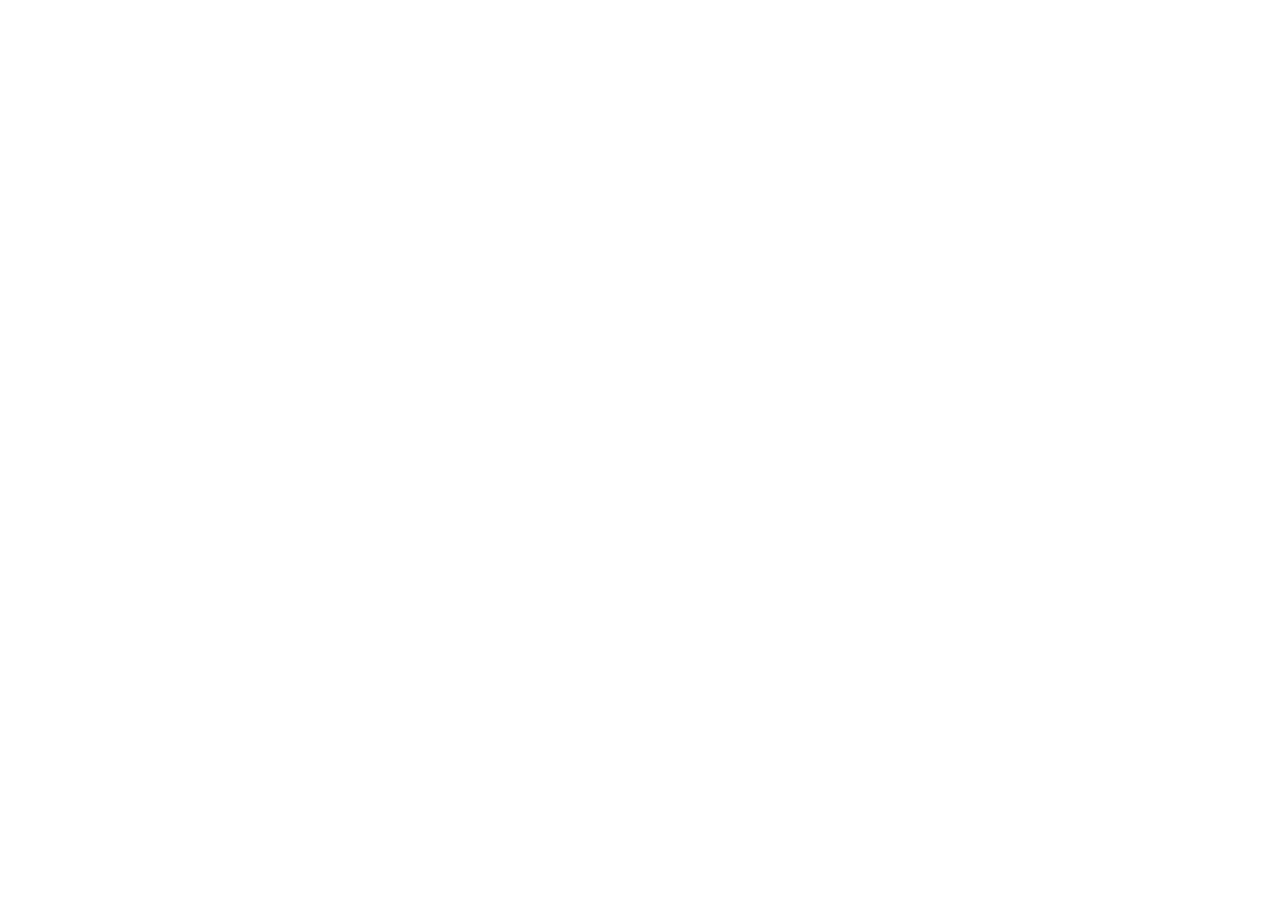
==== bicicletas.html @ 38cd4919 "first commit" ====
<!DOCTYPE html>
<html lang="pt-br">
<head>
  <meta charset="UTF-8">
  <meta name="viewport" content="width=device-width, initial-scale=1.0">
  <title>Bikcraft</title>
  <meta name="description" content="">

  <link rel="stylesheet" href="css/style.css">
</head>
<body>
  
</body>
</html>
---- css/style.css ----
@import './header.css';
@import './footer.css';
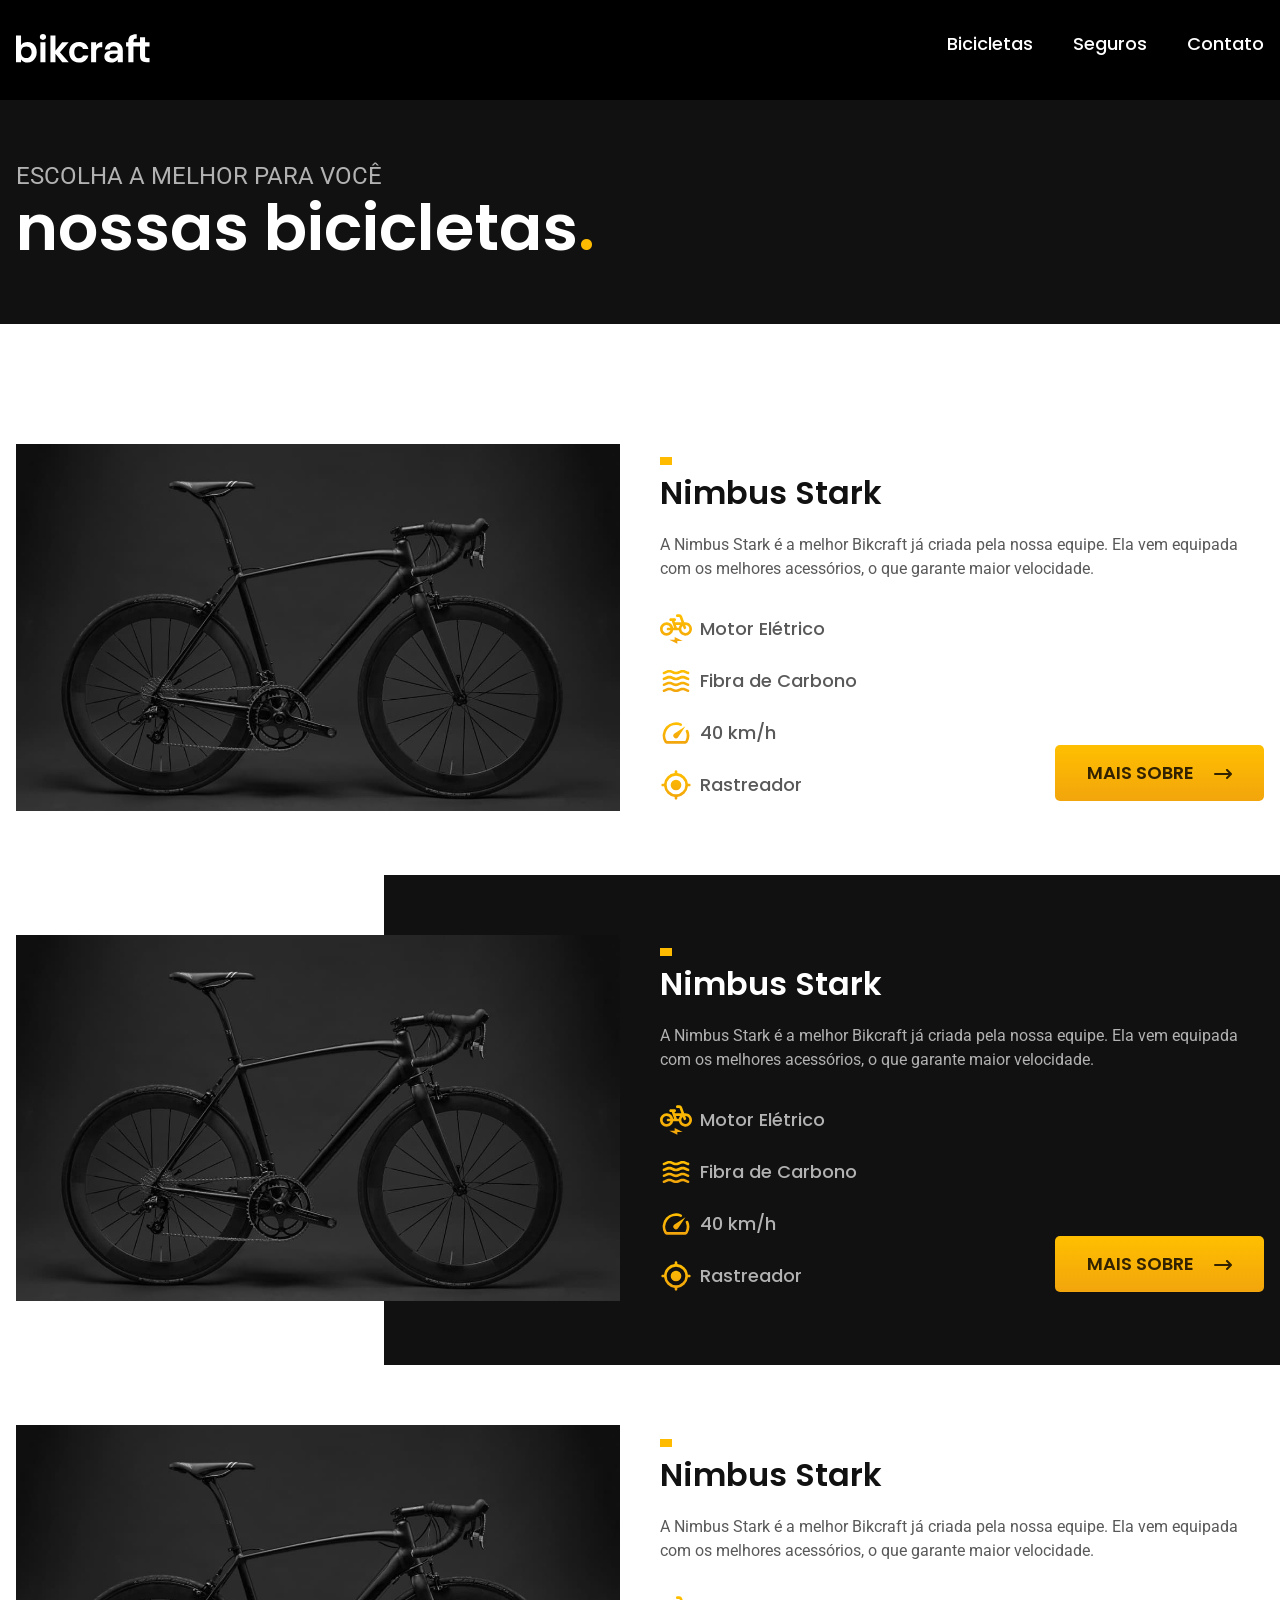
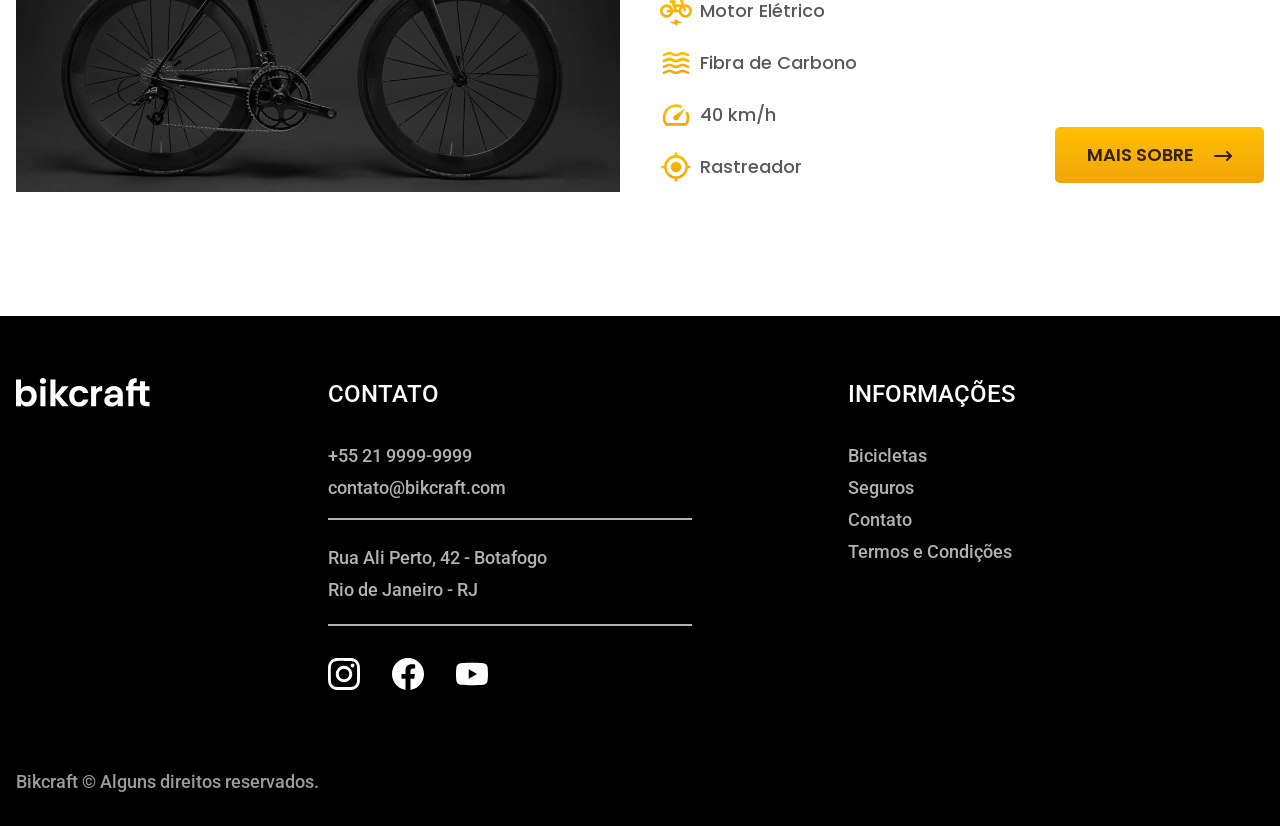
==== commit 9f181dc9: "Feito a construção do html e css da página contato e adicionado as páginas de orçamento e termos jun" ====
--- a/bicicletas.html
+++ b/bicicletas.html
@@ -1,14 +1,168 @@
 <!DOCTYPE html>
 <html lang="pt-br">
+
 <head>
   <meta charset="UTF-8">
   <meta name="viewport" content="width=device-width, initial-scale=1.0">
   <title>Bikcraft</title>
   <meta name="description" content="">
 
+  <link rel="preconnect" href="https://fonts.googleapis.com">
+  <link rel="preconnect" href="https://fonts.gstatic.com" crossorigin>
+  <link href="https://fonts.googleapis.com/css2?family=Poppins&family=Roboto:ital,wght@1,100..900&display=swap" rel="stylesheet">
   <link rel="stylesheet" href="css/style.css">
 </head>
+
 <body>
-  
+  <header class="header-desktop">
+    <div class="container row  space-between">
+      <a class="header__logo " href="/index.html">
+        <img src="/img/bikcraft.svg" alt="logo bikcraft">
+      </a>
+      <nav class="header__nav">
+        <ul class="header__list row gap-40 font-1-m">
+          <li class="header__list-itens"><a href="/bicicletas.html">Bicicletas</a></li>
+          <li class="header__list-itens"><a href="/seguros.html">Seguros</a></li>
+          <li class="header__list-itens"><a href="/contato.html">Contato</a></li>
+        </ul>
+        <div class="header__hamburguer">
+          <span></span>
+          <span></span>
+        </div>
+      </nav>
+    </div>
+    <!-- <div class="overlay-mobile">
+    <div>
+      <nav class="header__nav">
+        <ul class="header__list">
+          <li class="header__list-itens"><a href="/bicicletas.html">Bicicletas</a></li>
+          <li class="header__list-itens"><a href="/seguros.html">Seguros</a></li>
+          <li class="header__list-itens"><a href="/contato.html">Contato</a></li>
+        </ul>
+      </nav>
+    </div>
+  </div> -->
+  </header>
+
+  <section class="hero--bike">
+    <div class="container">
+      <div>
+        <p class="tecnology__p-uper">Escolha a melhor para você</p>
+        <h2 class="font-1-xxl g0">nossas bicicletas<span>.</span></h2>
+      </div>
+    </div>
+  </section>
+
+  <section class="informations-bike column gap-60">
+    <!-- CARD 1 -->
+    <div class="informations__card-bike container gap-40">
+      <div><img src="/img/bicicletas/nimbus.jpg" alt=""></div>
+      <div class="informations__text column gap-32">
+        <div class="column gap-20">
+          <h3 class=" font-1-xl g11">Nimbus Stark</h3>
+          <p class="font-2-s g8">A Nimbus Stark é a melhor Bikcraft já criada pela nossa equipe. Ela vem equipada com os melhores acessórios, o que garante maior velocidade.</p>
+        </div>
+        <div class="row space-between end">
+          <ul class="column gap-20 font-1-m g8">
+            <li><img src="/img/icones/eletrica.svg" alt="">Motor Elétrico</li>
+            <li><img src="/img/icones/carbono.svg" alt="">Fibra de Carbono</li>
+            <li><img src="/img/icones/velocidade.svg" alt="">40 km/h</li>
+            <li><img src="/img/icones/rastreador.svg" alt="">Rastreador</li>
+          </ul>
+          <a href="" class="btn-gradient">Mais Sobre
+            <span class="">
+              <img class="btn-gradient__arrow" src="/img/icones/seta.svg" alt="">
+            </span>
+          </a>
+        </div>
+      </div>
+    </div>
+
+    <!-- CARD 2 -->
+    <div class="bg__card-bike">
+      <div class="informations__card-bike container gap-40">
+        <div><img src="/img/bicicletas/nimbus.jpg" alt=""></div>
+        <div class="informations__text column gap-32">
+          <div class="column gap-20">
+            <h3 class=" font-1-xl g0">Nimbus Stark</h3>
+            <p class="font-2-s g5">A Nimbus Stark é a melhor Bikcraft já criada pela nossa equipe. Ela vem equipada com os melhores acessórios, o que garante maior velocidade.</p>
+          </div>
+          <div class="row space-between end">
+            <ul class="column gap-20 font-1-m g5">
+              <li><img src="/img/icones/eletrica.svg" alt="">Motor Elétrico</li>
+              <li><img src="/img/icones/carbono.svg" alt="">Fibra de Carbono</li>
+              <li><img src="/img/icones/velocidade.svg" alt="">40 km/h</li>
+              <li><img src="/img/icones/rastreador.svg" alt="">Rastreador</li>
+            </ul>
+            <a href="" class="btn-gradient">Mais Sobre
+              <span class="">
+                <img class="btn-gradient__arrow" src="/img/icones/seta.svg" alt="">
+              </span>
+            </a>
+          </div>
+        </div>
+      </div>
+    </div>
+    <!-- CARD 3 -->
+    <div class="informations__card-bike container gap-40">
+      <div><img src="/img/bicicletas/nimbus.jpg" alt=""></div>
+      <div class="informations__text column gap-32">
+        <div class="column gap-20">
+          <h3 class=" font-1-xl g11">Nimbus Stark</h3>
+          <p class="font-2-s g8">A Nimbus Stark é a melhor Bikcraft já criada pela nossa equipe. Ela vem equipada com os melhores acessórios, o que garante maior velocidade.</p>
+        </div>
+        <div class="row space-between end">
+          <ul class="column gap-20 font-1-m g8">
+            <li><img src="/img/icones/eletrica.svg" alt="">Motor Elétrico</li>
+            <li><img src="/img/icones/carbono.svg" alt="">Fibra de Carbono</li>
+            <li><img src="/img/icones/velocidade.svg" alt="">40 km/h</li>
+            <li><img src="/img/icones/rastreador.svg" alt="">Rastreador</li>
+          </ul>
+          <a href="" class="btn-gradient">Mais Sobre
+            <span class="">
+              <img class="btn-gradient__arrow" src="/img/icones/seta.svg" alt="">
+            </span>
+          </a>
+        </div>
+      </div>
+    </div>
+  </section>
+
+  <footer>
+    <div class="container">
+      <div>
+        <img src="/img/bikcraft.svg" alt="logo bikcraft">
+      </div>
+      <div class="footer__contact column gap-32">
+        <h3 class="font-2-l-b g0 uppercase">Contato</h3>
+        <ul class="font-2-m g5 column gap-8">
+          <li>+55 21 9999-9999</li>
+          <li>contato@bikcraft.com</li>
+          <li>Rua Ali Perto, 42 - Botafogo</li>
+          <li>Rio de Janeiro - RJ</li>
+        </ul>
+        <div class="social-icons row gap-32">
+          <img src="/img/redes/instagram.svg" alt="">
+          <img src="/img/redes/facebook.svg" alt="">
+          <img src="/img/redes/youtube.svg" alt="">
+        </div>
+      </div>
+      <div class="column gap-32">
+        <h3 class="font-2-l-b uppercase g0">Informações</h3>
+        <nav>
+          <ul class="font-2-m g5 column gap-8">
+            <li><a href="./bicicletas.html">Bicicletas</a></li>
+            <li><a href="./seguros.html">Seguros</a></li>
+            <li><a href="./contato.html">Contato</a></li>
+            <li><a href="./termos.html">Termos e Condições</a></li>
+          </ul>
+        </nav>
+      </div>
+      <div class="footer__politicas">
+        <p class="font-2-m g6">Bikcraft © Alguns direitos reservados.</p>
+      </div>
+    </div>
+  </footer>
 </body>
+
 </html>
--- a/css/style.css
+++ b/css/style.css
@@ -1,2 +1,26 @@
-@import './header.css';
-@import './footer.css';+/* ESTILOS INICIAIS */
+@import "./global/global.css";
+@import "./global/tipografy.css";
+@import "./global/colors.css";
+@import "./global/spacing.css";
+@import "./global/components.css";
+
+/* ESTILOS DA PAGINÁ HOME */
+@import "./global/header.css";
+@import "./home/home.css";
+@import "./global/footer.css";
+
+/* ESTILOS DA PAGINÁ BICICLETAS */
+@import "./bicicletas/bicicletas.css";
+@import "./bicicletas/nimbus.css";
+
+/* ESTILOS DA PAGINÁ ORÇAMENTO */
+@import "./orcamento/orcamento.css";
+
+/* ESTILOS DA PAGINÁ SEGUROS */
+@import "./seguros/seguros.css";
+
+/* ESTILOS DA PAGINÁ CONTATO */
+@import "./contato/contato.css";
+
+@import "./termos/termos.css";
